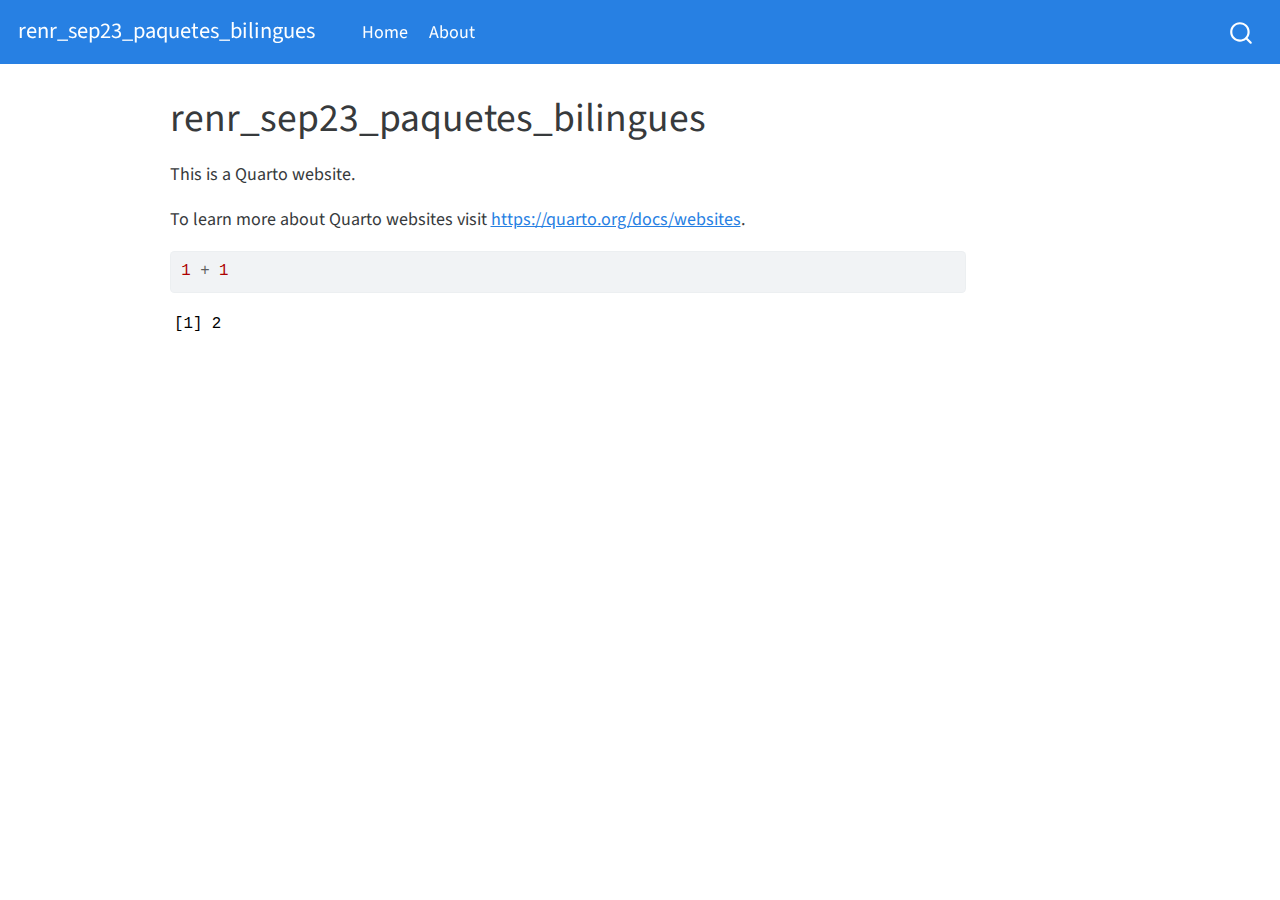
==== docs/index.html @ ecf1b472 "intentar web" ====
<!DOCTYPE html>
<html xmlns="http://www.w3.org/1999/xhtml" lang="en" xml:lang="en"><head>

<meta charset="utf-8">
<meta name="generator" content="quarto-1.2.335">

<meta name="viewport" content="width=device-width, initial-scale=1.0, user-scalable=yes">


<title>renr_sep23_paquetes_bilingues</title>
<style>
code{white-space: pre-wrap;}
span.smallcaps{font-variant: small-caps;}
div.columns{display: flex; gap: min(4vw, 1.5em);}
div.column{flex: auto; overflow-x: auto;}
div.hanging-indent{margin-left: 1.5em; text-indent: -1.5em;}
ul.task-list{list-style: none;}
ul.task-list li input[type="checkbox"] {
  width: 0.8em;
  margin: 0 0.8em 0.2em -1.6em;
  vertical-align: middle;
}
pre > code.sourceCode { white-space: pre; position: relative; }
pre > code.sourceCode > span { display: inline-block; line-height: 1.25; }
pre > code.sourceCode > span:empty { height: 1.2em; }
.sourceCode { overflow: visible; }
code.sourceCode > span { color: inherit; text-decoration: inherit; }
div.sourceCode { margin: 1em 0; }
pre.sourceCode { margin: 0; }
@media screen {
div.sourceCode { overflow: auto; }
}
@media print {
pre > code.sourceCode { white-space: pre-wrap; }
pre > code.sourceCode > span { text-indent: -5em; padding-left: 5em; }
}
pre.numberSource code
  { counter-reset: source-line 0; }
pre.numberSource code > span
  { position: relative; left: -4em; counter-increment: source-line; }
pre.numberSource code > span > a:first-child::before
  { content: counter(source-line);
    position: relative; left: -1em; text-align: right; vertical-align: baseline;
    border: none; display: inline-block;
    -webkit-touch-callout: none; -webkit-user-select: none;
    -khtml-user-select: none; -moz-user-select: none;
    -ms-user-select: none; user-select: none;
    padding: 0 4px; width: 4em;
    color: #aaaaaa;
  }
pre.numberSource { margin-left: 3em; border-left: 1px solid #aaaaaa;  padding-left: 4px; }
div.sourceCode
  {   }
@media screen {
pre > code.sourceCode > span > a:first-child::before { text-decoration: underline; }
}
code span.al { color: #ff0000; font-weight: bold; } /* Alert */
code span.an { color: #60a0b0; font-weight: bold; font-style: italic; } /* Annotation */
code span.at { color: #7d9029; } /* Attribute */
code span.bn { color: #40a070; } /* BaseN */
code span.bu { color: #008000; } /* BuiltIn */
code span.cf { color: #007020; font-weight: bold; } /* ControlFlow */
code span.ch { color: #4070a0; } /* Char */
code span.cn { color: #880000; } /* Constant */
code span.co { color: #60a0b0; font-style: italic; } /* Comment */
code span.cv { color: #60a0b0; font-weight: bold; font-style: italic; } /* CommentVar */
code span.do { color: #ba2121; font-style: italic; } /* Documentation */
code span.dt { color: #902000; } /* DataType */
code span.dv { color: #40a070; } /* DecVal */
code span.er { color: #ff0000; font-weight: bold; } /* Error */
code span.ex { } /* Extension */
code span.fl { color: #40a070; } /* Float */
code span.fu { color: #06287e; } /* Function */
code span.im { color: #008000; font-weight: bold; } /* Import */
code span.in { color: #60a0b0; font-weight: bold; font-style: italic; } /* Information */
code span.kw { color: #007020; font-weight: bold; } /* Keyword */
code span.op { color: #666666; } /* Operator */
code span.ot { color: #007020; } /* Other */
code span.pp { color: #bc7a00; } /* Preprocessor */
code span.sc { color: #4070a0; } /* SpecialChar */
code span.ss { color: #bb6688; } /* SpecialString */
code span.st { color: #4070a0; } /* String */
code span.va { color: #19177c; } /* Variable */
code span.vs { color: #4070a0; } /* VerbatimString */
code span.wa { color: #60a0b0; font-weight: bold; font-style: italic; } /* Warning */
</style>


<script src="site_libs/quarto-nav/quarto-nav.js"></script>
<script src="site_libs/quarto-nav/headroom.min.js"></script>
<script src="site_libs/clipboard/clipboard.min.js"></script>
<script src="site_libs/quarto-search/autocomplete.umd.js"></script>
<script src="site_libs/quarto-search/fuse.min.js"></script>
<script src="site_libs/quarto-search/quarto-search.js"></script>
<meta name="quarto:offset" content="./">
<script src="site_libs/quarto-html/quarto.js"></script>
<script src="site_libs/quarto-html/popper.min.js"></script>
<script src="site_libs/quarto-html/tippy.umd.min.js"></script>
<script src="site_libs/quarto-html/anchor.min.js"></script>
<link href="site_libs/quarto-html/tippy.css" rel="stylesheet">
<link href="site_libs/quarto-html/quarto-syntax-highlighting.css" rel="stylesheet" id="quarto-text-highlighting-styles">
<script src="site_libs/bootstrap/bootstrap.min.js"></script>
<link href="site_libs/bootstrap/bootstrap-icons.css" rel="stylesheet">
<link href="site_libs/bootstrap/bootstrap.min.css" rel="stylesheet" id="quarto-bootstrap" data-mode="light">
<script id="quarto-search-options" type="application/json">{
  "location": "navbar",
  "copy-button": false,
  "collapse-after": 3,
  "panel-placement": "end",
  "type": "overlay",
  "limit": 20,
  "language": {
    "search-no-results-text": "No results",
    "search-matching-documents-text": "matching documents",
    "search-copy-link-title": "Copy link to search",
    "search-hide-matches-text": "Hide additional matches",
    "search-more-match-text": "more match in this document",
    "search-more-matches-text": "more matches in this document",
    "search-clear-button-title": "Clear",
    "search-detached-cancel-button-title": "Cancel",
    "search-submit-button-title": "Submit"
  }
}</script>


<link rel="stylesheet" href="styles.css">
</head>

<body class="nav-fixed">

<div id="quarto-search-results"></div>
  <header id="quarto-header" class="headroom fixed-top">
    <nav class="navbar navbar-expand-lg navbar-dark ">
      <div class="navbar-container container-fluid">
      <div class="navbar-brand-container">
    <a class="navbar-brand" href="./index.html">
    <span class="navbar-title">renr_sep23_paquetes_bilingues</span>
    </a>
  </div>
          <button class="navbar-toggler" type="button" data-bs-toggle="collapse" data-bs-target="#navbarCollapse" aria-controls="navbarCollapse" aria-expanded="false" aria-label="Toggle navigation" onclick="if (window.quartoToggleHeadroom) { window.quartoToggleHeadroom(); }">
  <span class="navbar-toggler-icon"></span>
</button>
          <div class="collapse navbar-collapse" id="navbarCollapse">
            <ul class="navbar-nav navbar-nav-scroll me-auto">
  <li class="nav-item">
    <a class="nav-link active" href="./index.html" aria-current="page">
 <span class="menu-text">Home</span></a>
  </li>  
  <li class="nav-item">
    <a class="nav-link" href="./about.html">
 <span class="menu-text">About</span></a>
  </li>  
</ul>
              <div id="quarto-search" class="" title="Search"></div>
          </div> <!-- /navcollapse -->
      </div> <!-- /container-fluid -->
    </nav>
</header>
<!-- content -->
<div id="quarto-content" class="quarto-container page-columns page-rows-contents page-layout-article page-navbar">
<!-- sidebar -->
<!-- margin-sidebar -->
    <div id="quarto-margin-sidebar" class="sidebar margin-sidebar">
        
    </div>
<!-- main -->
<main class="content" id="quarto-document-content">

<header id="title-block-header" class="quarto-title-block default">
<div class="quarto-title">
<h1 class="title">renr_sep23_paquetes_bilingues</h1>
</div>



<div class="quarto-title-meta">

    
  
    
  </div>
  

</header>

<p>This is a Quarto website.</p>
<p>To learn more about Quarto websites visit <a href="https://quarto.org/docs/websites" class="uri">https://quarto.org/docs/websites</a>.</p>
<div class="cell">
<div class="sourceCode cell-code" id="cb1"><pre class="sourceCode r code-with-copy"><code class="sourceCode r"><span id="cb1-1"><a href="#cb1-1" aria-hidden="true" tabindex="-1"></a><span class="dv">1</span> <span class="sc">+</span> <span class="dv">1</span></span></code><button title="Copy to Clipboard" class="code-copy-button"><i class="bi"></i></button></pre></div>
<div class="cell-output cell-output-stdout">
<pre><code>[1] 2</code></pre>
</div>
</div>



</main> <!-- /main -->
<script id="quarto-html-after-body" type="application/javascript">
window.document.addEventListener("DOMContentLoaded", function (event) {
  const toggleBodyColorMode = (bsSheetEl) => {
    const mode = bsSheetEl.getAttribute("data-mode");
    const bodyEl = window.document.querySelector("body");
    if (mode === "dark") {
      bodyEl.classList.add("quarto-dark");
      bodyEl.classList.remove("quarto-light");
    } else {
      bodyEl.classList.add("quarto-light");
      bodyEl.classList.remove("quarto-dark");
    }
  }
  const toggleBodyColorPrimary = () => {
    const bsSheetEl = window.document.querySelector("link#quarto-bootstrap");
    if (bsSheetEl) {
      toggleBodyColorMode(bsSheetEl);
    }
  }
  toggleBodyColorPrimary();  
  const icon = "";
  const anchorJS = new window.AnchorJS();
  anchorJS.options = {
    placement: 'right',
    icon: icon
  };
  anchorJS.add('.anchored');
  const clipboard = new window.ClipboardJS('.code-copy-button', {
    target: function(trigger) {
      return trigger.previousElementSibling;
    }
  });
  clipboard.on('success', function(e) {
    // button target
    const button = e.trigger;
    // don't keep focus
    button.blur();
    // flash "checked"
    button.classList.add('code-copy-button-checked');
    var currentTitle = button.getAttribute("title");
    button.setAttribute("title", "Copied!");
    let tooltip;
    if (window.bootstrap) {
      button.setAttribute("data-bs-toggle", "tooltip");
      button.setAttribute("data-bs-placement", "left");
      button.setAttribute("data-bs-title", "Copied!");
      tooltip = new bootstrap.Tooltip(button, 
        { trigger: "manual", 
          customClass: "code-copy-button-tooltip",
          offset: [0, -8]});
      tooltip.show();    
    }
    setTimeout(function() {
      if (tooltip) {
        tooltip.hide();
        button.removeAttribute("data-bs-title");
        button.removeAttribute("data-bs-toggle");
        button.removeAttribute("data-bs-placement");
      }
      button.setAttribute("title", currentTitle);
      button.classList.remove('code-copy-button-checked');
    }, 1000);
    // clear code selection
    e.clearSelection();
  });
  function tippyHover(el, contentFn) {
    const config = {
      allowHTML: true,
      content: contentFn,
      maxWidth: 500,
      delay: 100,
      arrow: false,
      appendTo: function(el) {
          return el.parentElement;
      },
      interactive: true,
      interactiveBorder: 10,
      theme: 'quarto',
      placement: 'bottom-start'
    };
    window.tippy(el, config); 
  }
  const noterefs = window.document.querySelectorAll('a[role="doc-noteref"]');
  for (var i=0; i<noterefs.length; i++) {
    const ref = noterefs[i];
    tippyHover(ref, function() {
      // use id or data attribute instead here
      let href = ref.getAttribute('data-footnote-href') || ref.getAttribute('href');
      try { href = new URL(href).hash; } catch {}
      const id = href.replace(/^#\/?/, "");
      const note = window.document.getElementById(id);
      return note.innerHTML;
    });
  }
  const findCites = (el) => {
    const parentEl = el.parentElement;
    if (parentEl) {
      const cites = parentEl.dataset.cites;
      if (cites) {
        return {
          el,
          cites: cites.split(' ')
        };
      } else {
        return findCites(el.parentElement)
      }
    } else {
      return undefined;
    }
  };
  var bibliorefs = window.document.querySelectorAll('a[role="doc-biblioref"]');
  for (var i=0; i<bibliorefs.length; i++) {
    const ref = bibliorefs[i];
    const citeInfo = findCites(ref);
    if (citeInfo) {
      tippyHover(citeInfo.el, function() {
        var popup = window.document.createElement('div');
        citeInfo.cites.forEach(function(cite) {
          var citeDiv = window.document.createElement('div');
          citeDiv.classList.add('hanging-indent');
          citeDiv.classList.add('csl-entry');
          var biblioDiv = window.document.getElementById('ref-' + cite);
          if (biblioDiv) {
            citeDiv.innerHTML = biblioDiv.innerHTML;
          }
          popup.appendChild(citeDiv);
        });
        return popup.innerHTML;
      });
    }
  }
});
</script>
</div> <!-- /content -->



</body></html>
---- docs/site_libs/quarto-html/tippy.css ----
.tippy-box[data-animation=fade][data-state=hidden]{opacity:0}[data-tippy-root]{max-width:calc(100vw - 10px)}.tippy-box{position:relative;background-color:#333;color:#fff;border-radius:4px;font-size:14px;line-height:1.4;white-space:normal;outline:0;transition-property:transform,visibility,opacity}.tippy-box[data-placement^=top]>.tippy-arrow{bottom:0}.tippy-box[data-placement^=top]>.tippy-arrow:before{bottom:-7px;left:0;border-width:8px 8px 0;border-top-color:initial;transform-origin:center top}.tippy-box[data-placement^=bottom]>.tippy-arrow{top:0}.tippy-box[data-placement^=bottom]>.tippy-arrow:before{top:-7px;left:0;border-width:0 8px 8px;border-bottom-color:initial;transform-origin:center bottom}.tippy-box[data-placement^=left]>.tippy-arrow{right:0}.tippy-box[data-placement^=left]>.tippy-arrow:before{border-width:8px 0 8px 8px;border-left-color:initial;right:-7px;transform-origin:center left}.tippy-box[data-placement^=right]>.tippy-arrow{left:0}.tippy-box[data-placement^=right]>.tippy-arrow:before{left:-7px;border-width:8px 8px 8px 0;border-right-color:initial;transform-origin:center right}.tippy-box[data-inertia][data-state=visible]{transition-timing-function:cubic-bezier(.54,1.5,.38,1.11)}.tippy-arrow{width:16px;height:16px;color:#333}.tippy-arrow:before{content:"";position:absolute;border-color:transparent;border-style:solid}.tippy-content{position:relative;padding:5px 9px;z-index:1}
---- docs/site_libs/quarto-html/quarto-syntax-highlighting.css ----
/* quarto syntax highlight colors */
:root {
  --quarto-hl-ot-color: #003B4F;
  --quarto-hl-at-color: #657422;
  --quarto-hl-ss-color: #20794D;
  --quarto-hl-an-color: #5E5E5E;
  --quarto-hl-fu-color: #4758AB;
  --quarto-hl-st-color: #20794D;
  --quarto-hl-cf-color: #003B4F;
  --quarto-hl-op-color: #5E5E5E;
  --quarto-hl-er-color: #AD0000;
  --quarto-hl-bn-color: #AD0000;
  --quarto-hl-al-color: #AD0000;
  --quarto-hl-va-color: #111111;
  --quarto-hl-bu-color: inherit;
  --quarto-hl-ex-color: inherit;
  --quarto-hl-pp-color: #AD0000;
  --quarto-hl-in-color: #5E5E5E;
  --quarto-hl-vs-color: #20794D;
  --quarto-hl-wa-color: #5E5E5E;
  --quarto-hl-do-color: #5E5E5E;
  --quarto-hl-im-color: #00769E;
  --quarto-hl-ch-color: #20794D;
  --quarto-hl-dt-color: #AD0000;
  --quarto-hl-fl-color: #AD0000;
  --quarto-hl-co-color: #5E5E5E;
  --quarto-hl-cv-color: #5E5E5E;
  --quarto-hl-cn-color: #8f5902;
  --quarto-hl-sc-color: #5E5E5E;
  --quarto-hl-dv-color: #AD0000;
  --quarto-hl-kw-color: #003B4F;
}

/* other quarto variables */
:root {
  --quarto-font-monospace: SFMono-Regular, Menlo, Monaco, Consolas, "Liberation Mono", "Courier New", monospace;
}

pre > code.sourceCode > span {
  color: #003B4F;
}

code span {
  color: #003B4F;
}

code.sourceCode > span {
  color: #003B4F;
}

div.sourceCode,
div.sourceCode pre.sourceCode {
  color: #003B4F;
}

code span.ot {
  color: #003B4F;
}

code span.at {
  color: #657422;
}

code span.ss {
  color: #20794D;
}

code span.an {
  color: #5E5E5E;
}

code span.fu {
  color: #4758AB;
}

code span.st {
  color: #20794D;
}

code span.cf {
  color: #003B4F;
}

code span.op {
  color: #5E5E5E;
}

code span.er {
  color: #AD0000;
}

code span.bn {
  color: #AD0000;
}

code span.al {
  color: #AD0000;
}

code span.va {
  color: #111111;
}

code span.pp {
  color: #AD0000;
}

code span.in {
  color: #5E5E5E;
}

code span.vs {
  color: #20794D;
}

code span.wa {
  color: #5E5E5E;
  font-style: italic;
}

code span.do {
  color: #5E5E5E;
  font-style: italic;
}

code span.im {
  color: #00769E;
}

code span.ch {
  color: #20794D;
}

code span.dt {
  color: #AD0000;
}

code span.fl {
  color: #AD0000;
}

code span.co {
  color: #5E5E5E;
}

code span.cv {
  color: #5E5E5E;
  font-style: italic;
}

code span.cn {
  color: #8f5902;
}

code span.sc {
  color: #5E5E5E;
}

code span.dv {
  color: #AD0000;
}

code span.kw {
  color: #003B4F;
}

.prevent-inlining {
  content: "</";
}

/*# sourceMappingURL=debc5d5d77c3f9108843748ff7464032.css.map */
---- docs/styles.css ----
/* css styles */
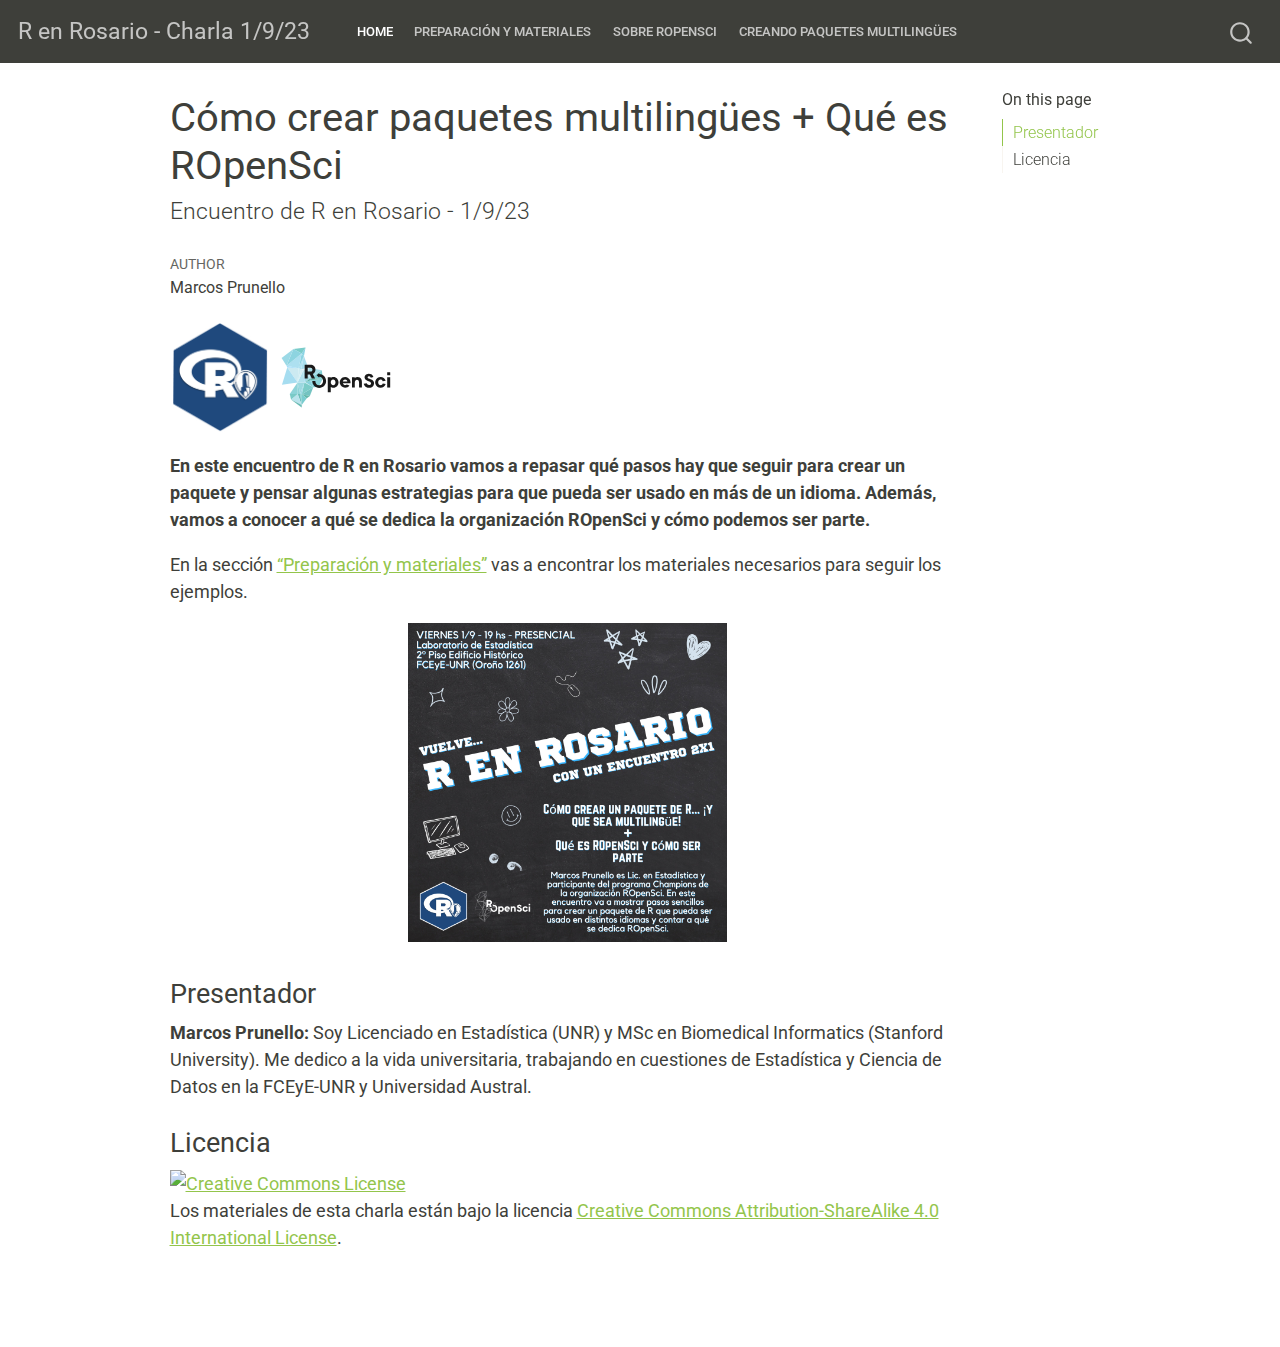
==== commit 8a7744a6: "index listo" ====
--- a/docs/index.html
+++ b/docs/index.html
@@ -6,8 +6,9 @@
 
 <meta name="viewport" content="width=device-width, initial-scale=1.0, user-scalable=yes">
 
-
-<title>renr_sep23_paquetes_bilingues</title>
+<meta name="author" content="Marcos Prunello">
+
+<title>R en Rosario - Charla 1/9/23 - Cómo crear paquetes multilingües + Qué es ROpenSci</title>
 <style>
 code{white-space: pre-wrap;}
 span.smallcaps{font-variant: small-caps;}
@@ -20,69 +21,6 @@
   margin: 0 0.8em 0.2em -1.6em;
   vertical-align: middle;
 }
-pre > code.sourceCode { white-space: pre; position: relative; }
-pre > code.sourceCode > span { display: inline-block; line-height: 1.25; }
-pre > code.sourceCode > span:empty { height: 1.2em; }
-.sourceCode { overflow: visible; }
-code.sourceCode > span { color: inherit; text-decoration: inherit; }
-div.sourceCode { margin: 1em 0; }
-pre.sourceCode { margin: 0; }
-@media screen {
-div.sourceCode { overflow: auto; }
-}
-@media print {
-pre > code.sourceCode { white-space: pre-wrap; }
-pre > code.sourceCode > span { text-indent: -5em; padding-left: 5em; }
-}
-pre.numberSource code
-  { counter-reset: source-line 0; }
-pre.numberSource code > span
-  { position: relative; left: -4em; counter-increment: source-line; }
-pre.numberSource code > span > a:first-child::before
-  { content: counter(source-line);
-    position: relative; left: -1em; text-align: right; vertical-align: baseline;
-    border: none; display: inline-block;
-    -webkit-touch-callout: none; -webkit-user-select: none;
-    -khtml-user-select: none; -moz-user-select: none;
-    -ms-user-select: none; user-select: none;
-    padding: 0 4px; width: 4em;
-    color: #aaaaaa;
-  }
-pre.numberSource { margin-left: 3em; border-left: 1px solid #aaaaaa;  padding-left: 4px; }
-div.sourceCode
-  {   }
-@media screen {
-pre > code.sourceCode > span > a:first-child::before { text-decoration: underline; }
-}
-code span.al { color: #ff0000; font-weight: bold; } /* Alert */
-code span.an { color: #60a0b0; font-weight: bold; font-style: italic; } /* Annotation */
-code span.at { color: #7d9029; } /* Attribute */
-code span.bn { color: #40a070; } /* BaseN */
-code span.bu { color: #008000; } /* BuiltIn */
-code span.cf { color: #007020; font-weight: bold; } /* ControlFlow */
-code span.ch { color: #4070a0; } /* Char */
-code span.cn { color: #880000; } /* Constant */
-code span.co { color: #60a0b0; font-style: italic; } /* Comment */
-code span.cv { color: #60a0b0; font-weight: bold; font-style: italic; } /* CommentVar */
-code span.do { color: #ba2121; font-style: italic; } /* Documentation */
-code span.dt { color: #902000; } /* DataType */
-code span.dv { color: #40a070; } /* DecVal */
-code span.er { color: #ff0000; font-weight: bold; } /* Error */
-code span.ex { } /* Extension */
-code span.fl { color: #40a070; } /* Float */
-code span.fu { color: #06287e; } /* Function */
-code span.im { color: #008000; font-weight: bold; } /* Import */
-code span.in { color: #60a0b0; font-weight: bold; font-style: italic; } /* Information */
-code span.kw { color: #007020; font-weight: bold; } /* Keyword */
-code span.op { color: #666666; } /* Operator */
-code span.ot { color: #007020; } /* Other */
-code span.pp { color: #bc7a00; } /* Preprocessor */
-code span.sc { color: #4070a0; } /* SpecialChar */
-code span.ss { color: #bb6688; } /* SpecialString */
-code span.st { color: #4070a0; } /* String */
-code span.va { color: #19177c; } /* Variable */
-code span.vs { color: #4070a0; } /* VerbatimString */
-code span.wa { color: #60a0b0; font-weight: bold; font-style: italic; } /* Warning */
 </style>
 
 
@@ -134,7 +72,7 @@
       <div class="navbar-container container-fluid">
       <div class="navbar-brand-container">
     <a class="navbar-brand" href="./index.html">
-    <span class="navbar-title">renr_sep23_paquetes_bilingues</span>
+    <span class="navbar-title">R en Rosario - Charla 1/9/23</span>
     </a>
   </div>
           <button class="navbar-toggler" type="button" data-bs-toggle="collapse" data-bs-target="#navbarCollapse" aria-controls="navbarCollapse" aria-expanded="false" aria-label="Toggle navigation" onclick="if (window.quartoToggleHeadroom) { window.quartoToggleHeadroom(); }">
@@ -147,8 +85,16 @@
  <span class="menu-text">Home</span></a>
   </li>  
   <li class="nav-item">
+    <a class="nav-link" href="./index.html">
+ <span class="menu-text">Preparación y materiales</span></a>
+  </li>  
+  <li class="nav-item">
     <a class="nav-link" href="./about.html">
- <span class="menu-text">About</span></a>
+ <span class="menu-text">Sobre ROpenSci</span></a>
+  </li>  
+  <li class="nav-item">
+    <a class="nav-link" href="./about.html">
+ <span class="menu-text">Creando paquetes multilingües</span></a>
   </li>  
 </ul>
               <div id="quarto-search" class="" title="Search"></div>
@@ -161,20 +107,34 @@
 <!-- sidebar -->
 <!-- margin-sidebar -->
     <div id="quarto-margin-sidebar" class="sidebar margin-sidebar">
-        
+        <nav id="TOC" role="doc-toc" class="toc-active">
+    <h2 id="toc-title">On this page</h2>
+   
+  <ul>
+  <li><a href="#presentador" id="toc-presentador" class="nav-link active" data-scroll-target="#presentador">Presentador</a></li>
+  <li><a href="#licencia" id="toc-licencia" class="nav-link" data-scroll-target="#licencia">Licencia</a></li>
+  </ul>
+</nav>
     </div>
 <!-- main -->
 <main class="content" id="quarto-document-content">
 
 <header id="title-block-header" class="quarto-title-block default">
 <div class="quarto-title">
-<h1 class="title">renr_sep23_paquetes_bilingues</h1>
+<h1 class="title">Cómo crear paquetes multilingües + Qué es ROpenSci</h1>
+<p class="subtitle lead">Encuentro de R en Rosario - 1/9/23</p>
 </div>
 
 
 
 <div class="quarto-title-meta">
 
+    <div>
+    <div class="quarto-title-meta-heading">Author</div>
+    <div class="quarto-title-meta-contents">
+             <p>Marcos Prunello </p>
+          </div>
+  </div>
     
   
     
@@ -183,16 +143,24 @@
 
 </header>
 
-<p>This is a Quarto website.</p>
-<p>To learn more about Quarto websites visit <a href="https://quarto.org/docs/websites" class="uri">https://quarto.org/docs/websites</a>.</p>
-<div class="cell">
-<div class="sourceCode cell-code" id="cb1"><pre class="sourceCode r code-with-copy"><code class="sourceCode r"><span id="cb1-1"><a href="#cb1-1" aria-hidden="true" tabindex="-1"></a><span class="dv">1</span> <span class="sc">+</span> <span class="dv">1</span></span></code><button title="Copy to Clipboard" class="code-copy-button"><i class="bi"></i></button></pre></div>
-<div class="cell-output cell-output-stdout">
-<pre><code>[1] 2</code></pre>
+<p><img src="images/logorombo.png" class="img-fluid" data-fig-align="center" width="100"> <img src="images/icon_lettering_color.svg" class="img-fluid" data-fig-align="center" width="120"></p>
+<p><strong>En este encuentro de R en Rosario vamos a repasar qué pasos hay que seguir para crear un paquete y pensar algunas estrategias para que pueda ser usado en más de un idioma. Además, vamos a conocer a qué se dedica la organización ROpenSci y cómo podemos ser parte.</strong></p>
+<p>En la sección <a href="preparacion.html">“Preparación y materiales”</a> vas a encontrar los materiales necesarios para seguir los ejemplos.</p>
+<div class="quarto-figure quarto-figure-center">
+<figure class="figure">
+<p><img src="images/flyer.jpeg" class="img-fluid figure-img" style="width:40.0%"></p>
+</figure>
 </div>
-</div>
-
-
+<section id="presentador" class="level3">
+<h3 class="anchored" data-anchor-id="presentador">Presentador</h3>
+<p><strong>Marcos Prunello:</strong> Soy Licenciado en Estadística (UNR) y MSc en Biomedical Informatics (Stanford University). Me dedico a la vida universitaria, trabajando en cuestiones de Estadística y Ciencia de Datos en la FCEyE-UNR y Universidad Austral.</p>
+</section>
+<section id="licencia" class="level3">
+<h3 class="anchored" data-anchor-id="licencia">Licencia</h3>
+<p><a rel="license" href="https://creativecommons.org/licenses/by-sa/4.0/deed.es_ES"><img src="https://i.creativecommons.org/l/by-sa/4.0/88x31.png" alt="Creative Commons License" style="border-width:0"></a><br> Los materiales de esta charla están bajo la licencia <a rel="license" href="https://creativecommons.org/licenses/by-sa/4.0/deed.es_ES">Creative Commons Attribution-ShareAlike 4.0 International License</a>.</p>
+
+
+</section>
 
 </main> <!-- /main -->
 <script id="quarto-html-after-body" type="application/javascript">
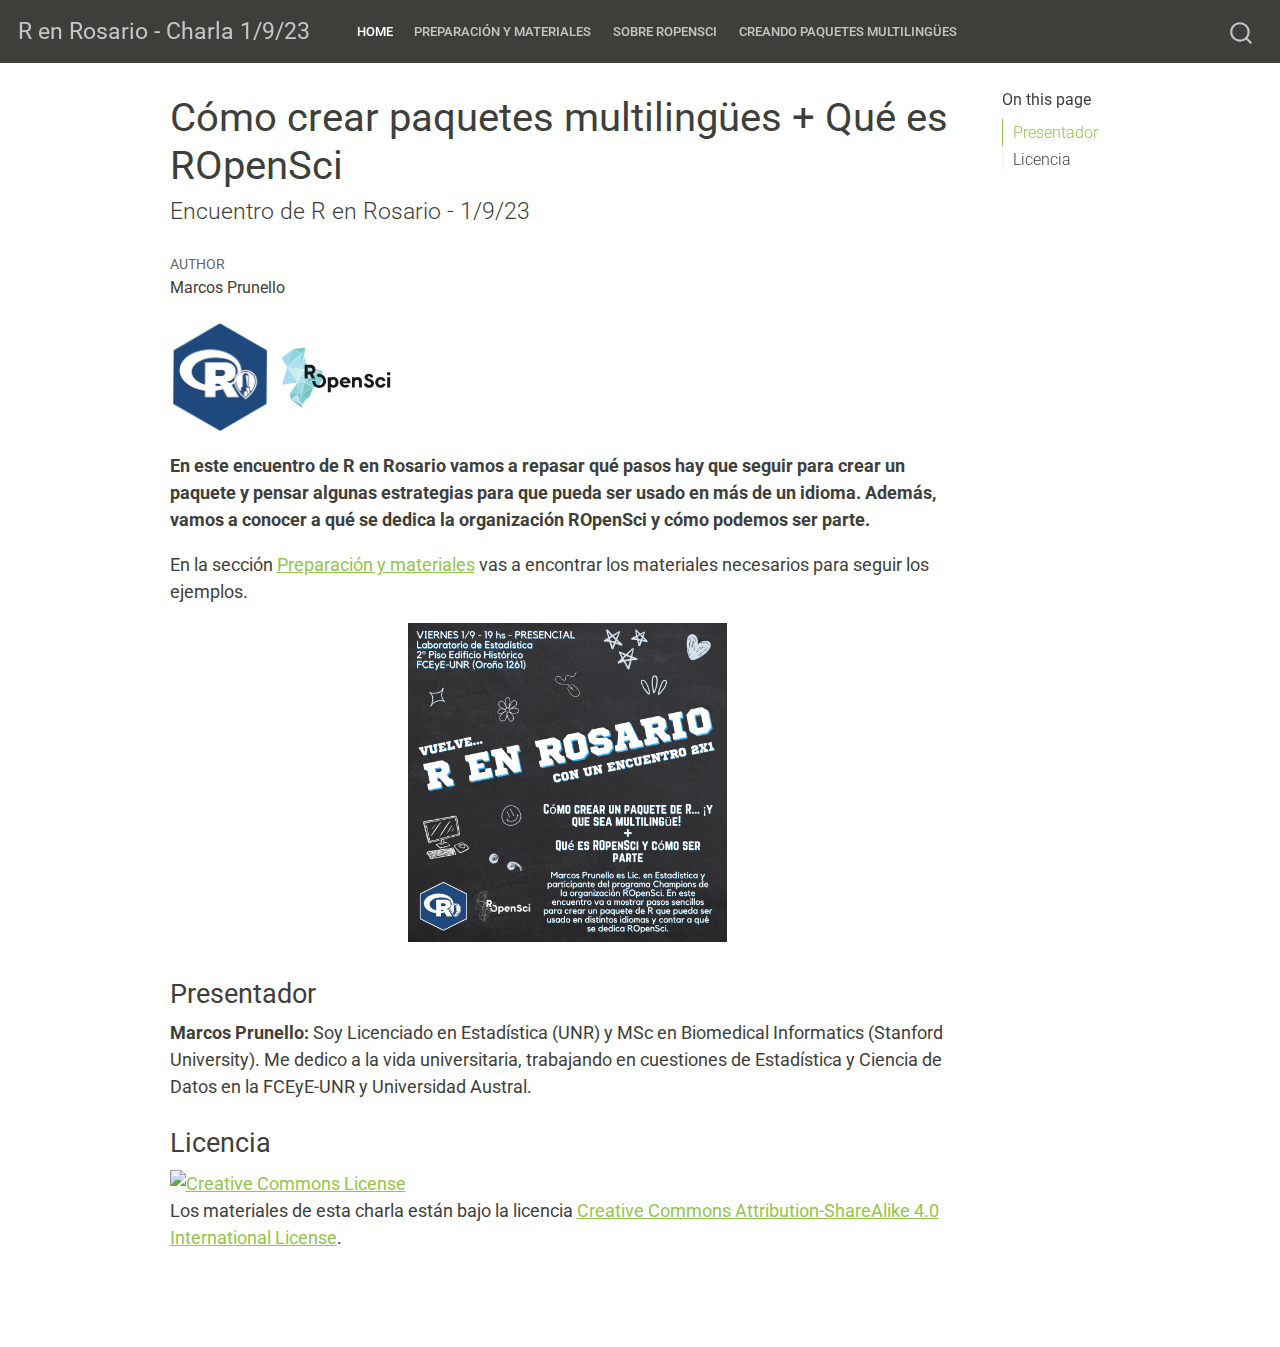
==== commit 575c417b: "probando insertar presentacion" ====
--- a/docs/index.html
+++ b/docs/index.html
@@ -89,7 +89,7 @@
  <span class="menu-text">Preparación y materiales</span></a>
   </li>  
   <li class="nav-item">
-    <a class="nav-link" href="./about.html">
+    <a class="nav-link" href="./presentacion_ropensci.html">
  <span class="menu-text">Sobre ROpenSci</span></a>
   </li>  
   <li class="nav-item">
@@ -145,7 +145,7 @@
 
 <p><img src="images/logorombo.png" class="img-fluid" data-fig-align="center" width="100"> <img src="images/icon_lettering_color.svg" class="img-fluid" data-fig-align="center" width="120"></p>
 <p><strong>En este encuentro de R en Rosario vamos a repasar qué pasos hay que seguir para crear un paquete y pensar algunas estrategias para que pueda ser usado en más de un idioma. Además, vamos a conocer a qué se dedica la organización ROpenSci y cómo podemos ser parte.</strong></p>
-<p>En la sección <a href="preparacion.html">“Preparación y materiales”</a> vas a encontrar los materiales necesarios para seguir los ejemplos.</p>
+<p>En la sección <a href="preparacion.html">Preparación y materiales</a> vas a encontrar los materiales necesarios para seguir los ejemplos.</p>
 <div class="quarto-figure quarto-figure-center">
 <figure class="figure">
 <p><img src="images/flyer.jpeg" class="img-fluid figure-img" style="width:40.0%"></p>
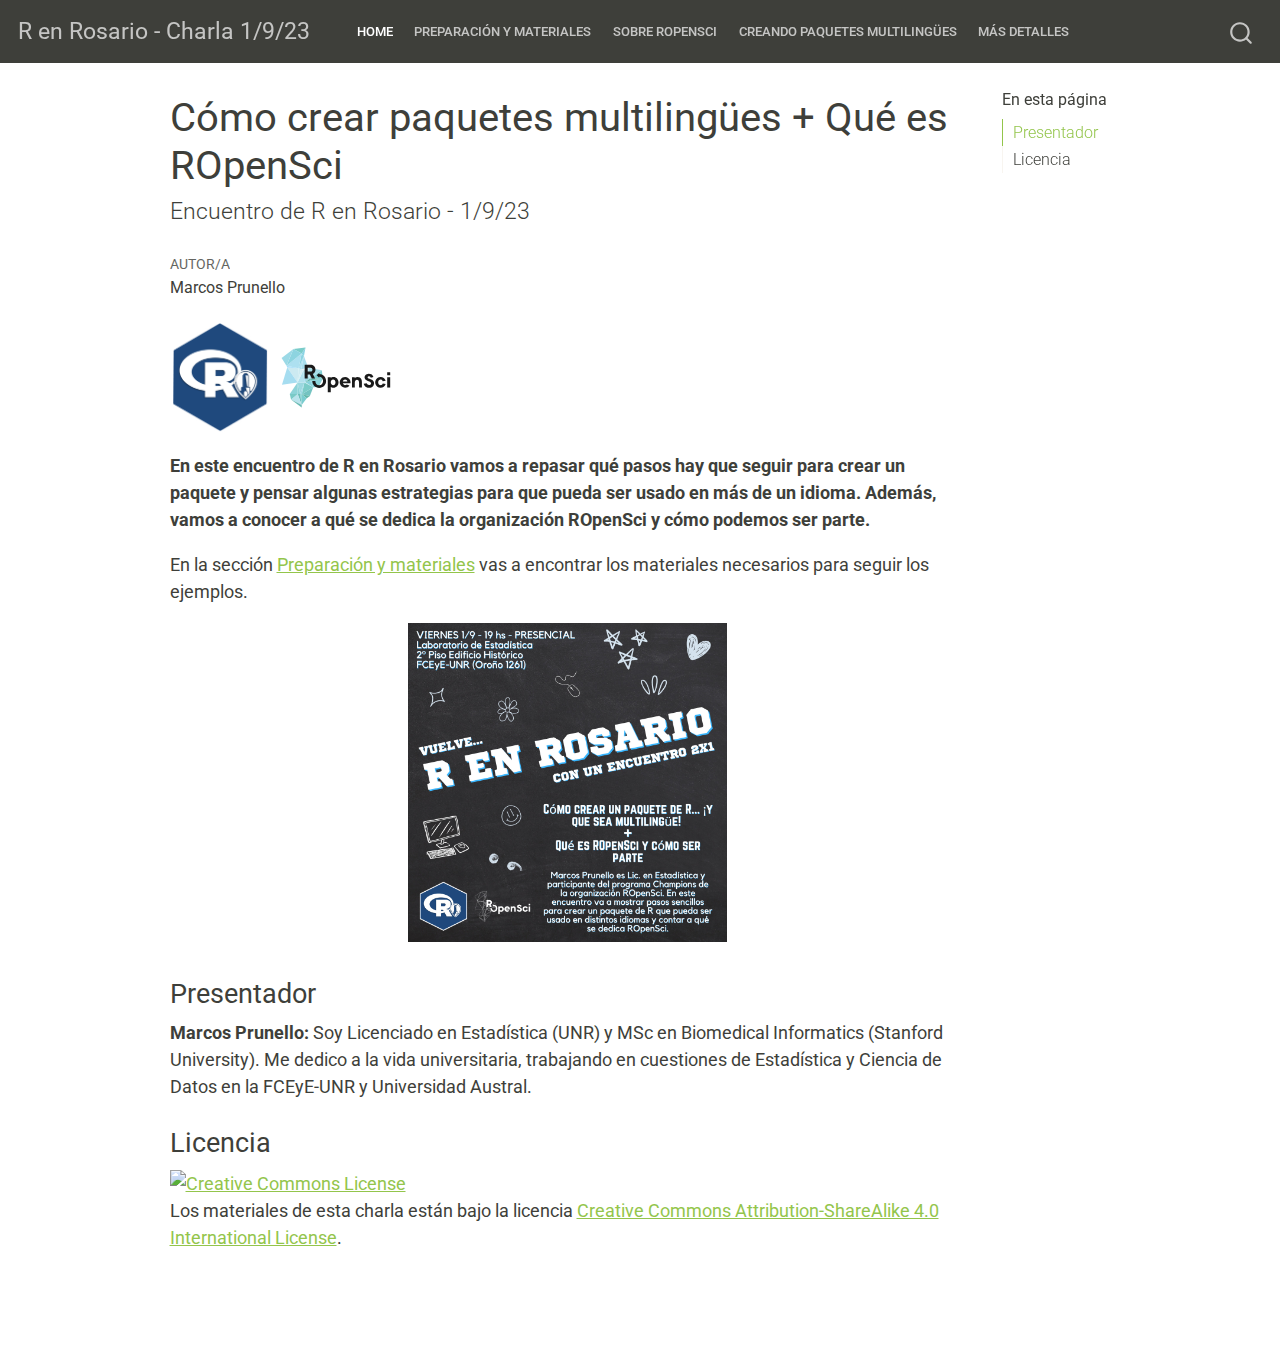
==== commit 57d275e1: "guia detallada agregada" ====
--- a/docs/index.html
+++ b/docs/index.html
@@ -1,8 +1,8 @@
 <!DOCTYPE html>
-<html xmlns="http://www.w3.org/1999/xhtml" lang="en" xml:lang="en"><head>
+<html xmlns="http://www.w3.org/1999/xhtml" lang="es" xml:lang="es"><head>
 
 <meta charset="utf-8">
-<meta name="generator" content="quarto-1.2.335">
+<meta name="generator" content="quarto-1.3.191">
 
 <meta name="viewport" content="width=device-width, initial-scale=1.0, user-scalable=yes">
 
@@ -48,15 +48,15 @@
   "type": "overlay",
   "limit": 20,
   "language": {
-    "search-no-results-text": "No results",
-    "search-matching-documents-text": "matching documents",
-    "search-copy-link-title": "Copy link to search",
-    "search-hide-matches-text": "Hide additional matches",
-    "search-more-match-text": "more match in this document",
-    "search-more-matches-text": "more matches in this document",
-    "search-clear-button-title": "Clear",
-    "search-detached-cancel-button-title": "Cancel",
-    "search-submit-button-title": "Submit"
+    "search-no-results-text": "Sin resultados",
+    "search-matching-documents-text": "documentos encontrados",
+    "search-copy-link-title": "Copiar el enlace en la búsqueda",
+    "search-hide-matches-text": "Ocultar resultados adicionales",
+    "search-more-match-text": "resultado adicional en este documento",
+    "search-more-matches-text": "resultados adicionales en este documento",
+    "search-clear-button-title": "Borrar",
+    "search-detached-cancel-button-title": "Cancelar",
+    "search-submit-button-title": "Enviar"
   }
 }</script>
 
@@ -81,20 +81,24 @@
           <div class="collapse navbar-collapse" id="navbarCollapse">
             <ul class="navbar-nav navbar-nav-scroll me-auto">
   <li class="nav-item">
-    <a class="nav-link active" href="./index.html" aria-current="page">
+    <a class="nav-link active" href="./index.html" rel="" target="" aria-current="page">
  <span class="menu-text">Home</span></a>
   </li>  
   <li class="nav-item">
-    <a class="nav-link" href="./index.html">
+    <a class="nav-link" href="./preparacion.html" rel="" target="">
  <span class="menu-text">Preparación y materiales</span></a>
   </li>  
   <li class="nav-item">
-    <a class="nav-link" href="./presentacion_ropensci.html">
+    <a class="nav-link" href="./presentacion_ropensci.html" rel="" target="">
  <span class="menu-text">Sobre ROpenSci</span></a>
   </li>  
   <li class="nav-item">
-    <a class="nav-link" href="./about.html">
+    <a class="nav-link" href="./about.html" rel="" target="">
  <span class="menu-text">Creando paquetes multilingües</span></a>
+  </li>  
+  <li class="nav-item">
+    <a class="nav-link" href="./crear_paquetes.html" rel="" target="">
+ <span class="menu-text">Más detalles</span></a>
   </li>  
 </ul>
               <div id="quarto-search" class="" title="Search"></div>
@@ -108,7 +112,7 @@
 <!-- margin-sidebar -->
     <div id="quarto-margin-sidebar" class="sidebar margin-sidebar">
         <nav id="TOC" role="doc-toc" class="toc-active">
-    <h2 id="toc-title">On this page</h2>
+    <h2 id="toc-title">En esta página</h2>
    
   <ul>
   <li><a href="#presentador" id="toc-presentador" class="nav-link active" data-scroll-target="#presentador">Presentador</a></li>
@@ -130,7 +134,7 @@
 <div class="quarto-title-meta">
 
     <div>
-    <div class="quarto-title-meta-heading">Author</div>
+    <div class="quarto-title-meta-heading">Autor/a</div>
     <div class="quarto-title-meta-contents">
              <p>Marcos Prunello </p>
           </div>
@@ -203,12 +207,12 @@
     // flash "checked"
     button.classList.add('code-copy-button-checked');
     var currentTitle = button.getAttribute("title");
-    button.setAttribute("title", "Copied!");
+    button.setAttribute("title", "Copiado");
     let tooltip;
     if (window.bootstrap) {
       button.setAttribute("data-bs-toggle", "tooltip");
       button.setAttribute("data-bs-placement", "left");
-      button.setAttribute("data-bs-title", "Copied!");
+      button.setAttribute("data-bs-title", "Copiado");
       tooltip = new bootstrap.Tooltip(button, 
         { trigger: "manual", 
           customClass: "code-copy-button-tooltip",
@@ -257,6 +261,92 @@
       return note.innerHTML;
     });
   }
+      let selectedAnnoteEl;
+      const selectorForAnnotation = ( cell, annotation) => {
+        let cellAttr = 'data-code-cell="' + cell + '"';
+        let lineAttr = 'data-code-annotation="' +  annotation + '"';
+        const selector = 'span[' + cellAttr + '][' + lineAttr + ']';
+        return selector;
+      }
+      const selectCodeLines = (annoteEl) => {
+        const doc = window.document;
+        const targetCell = annoteEl.getAttribute("data-target-cell");
+        const targetAnnotation = annoteEl.getAttribute("data-target-annotation");
+        const annoteSpan = window.document.querySelector(selectorForAnnotation(targetCell, targetAnnotation));
+        const lines = annoteSpan.getAttribute("data-code-lines").split(",");
+        const lineIds = lines.map((line) => {
+          return targetCell + "-" + line;
+        })
+        let top = null;
+        let height = null;
+        let parent = null;
+        if (lineIds.length > 0) {
+            //compute the position of the single el (top and bottom and make a div)
+            const el = window.document.getElementById(lineIds[0]);
+            top = el.offsetTop;
+            height = el.offsetHeight;
+            parent = el.parentElement.parentElement;
+          if (lineIds.length > 1) {
+            const lastEl = window.document.getElementById(lineIds[lineIds.length - 1]);
+            const bottom = lastEl.offsetTop + lastEl.offsetHeight;
+            height = bottom - top;
+          }
+          if (top !== null && height !== null && parent !== null) {
+            // cook up a div (if necessary) and position it 
+            let div = window.document.getElementById("code-annotation-line-highlight");
+            if (div === null) {
+              div = window.document.createElement("div");
+              div.setAttribute("id", "code-annotation-line-highlight");
+              div.style.position = 'absolute';
+              parent.appendChild(div);
+            }
+            div.style.top = top - 2 + "px";
+            div.style.height = height + 4 + "px";
+            let gutterDiv = window.document.getElementById("code-annotation-line-highlight-gutter");
+            if (gutterDiv === null) {
+              gutterDiv = window.document.createElement("div");
+              gutterDiv.setAttribute("id", "code-annotation-line-highlight-gutter");
+              gutterDiv.style.position = 'absolute';
+              const codeCell = window.document.getElementById(targetCell);
+              const gutter = codeCell.querySelector('.code-annotation-gutter');
+              gutter.appendChild(gutterDiv);
+            }
+            gutterDiv.style.top = top - 2 + "px";
+            gutterDiv.style.height = height + 4 + "px";
+          }
+          selectedAnnoteEl = annoteEl;
+        }
+      };
+      const unselectCodeLines = () => {
+        const elementsIds = ["code-annotation-line-highlight", "code-annotation-line-highlight-gutter"];
+        elementsIds.forEach((elId) => {
+          const div = window.document.getElementById(elId);
+          if (div) {
+            div.remove();
+          }
+        });
+        selectedAnnoteEl = undefined;
+      };
+      // Attach click handler to the DT
+      const annoteDls = window.document.querySelectorAll('dt[data-target-cell]');
+      for (const annoteDlNode of annoteDls) {
+        annoteDlNode.addEventListener('click', (event) => {
+          const clickedEl = event.target;
+          if (clickedEl !== selectedAnnoteEl) {
+            unselectCodeLines();
+            const activeEl = window.document.querySelector('dt[data-target-cell].code-annotation-active');
+            if (activeEl) {
+              activeEl.classList.remove('code-annotation-active');
+            }
+            selectCodeLines(clickedEl);
+            clickedEl.classList.add('code-annotation-active');
+          } else {
+            // Unselect the line
+            unselectCodeLines();
+            clickedEl.classList.remove('code-annotation-active');
+          }
+        });
+      }
   const findCites = (el) => {
     const parentEl = el.parentElement;
     if (parentEl) {
